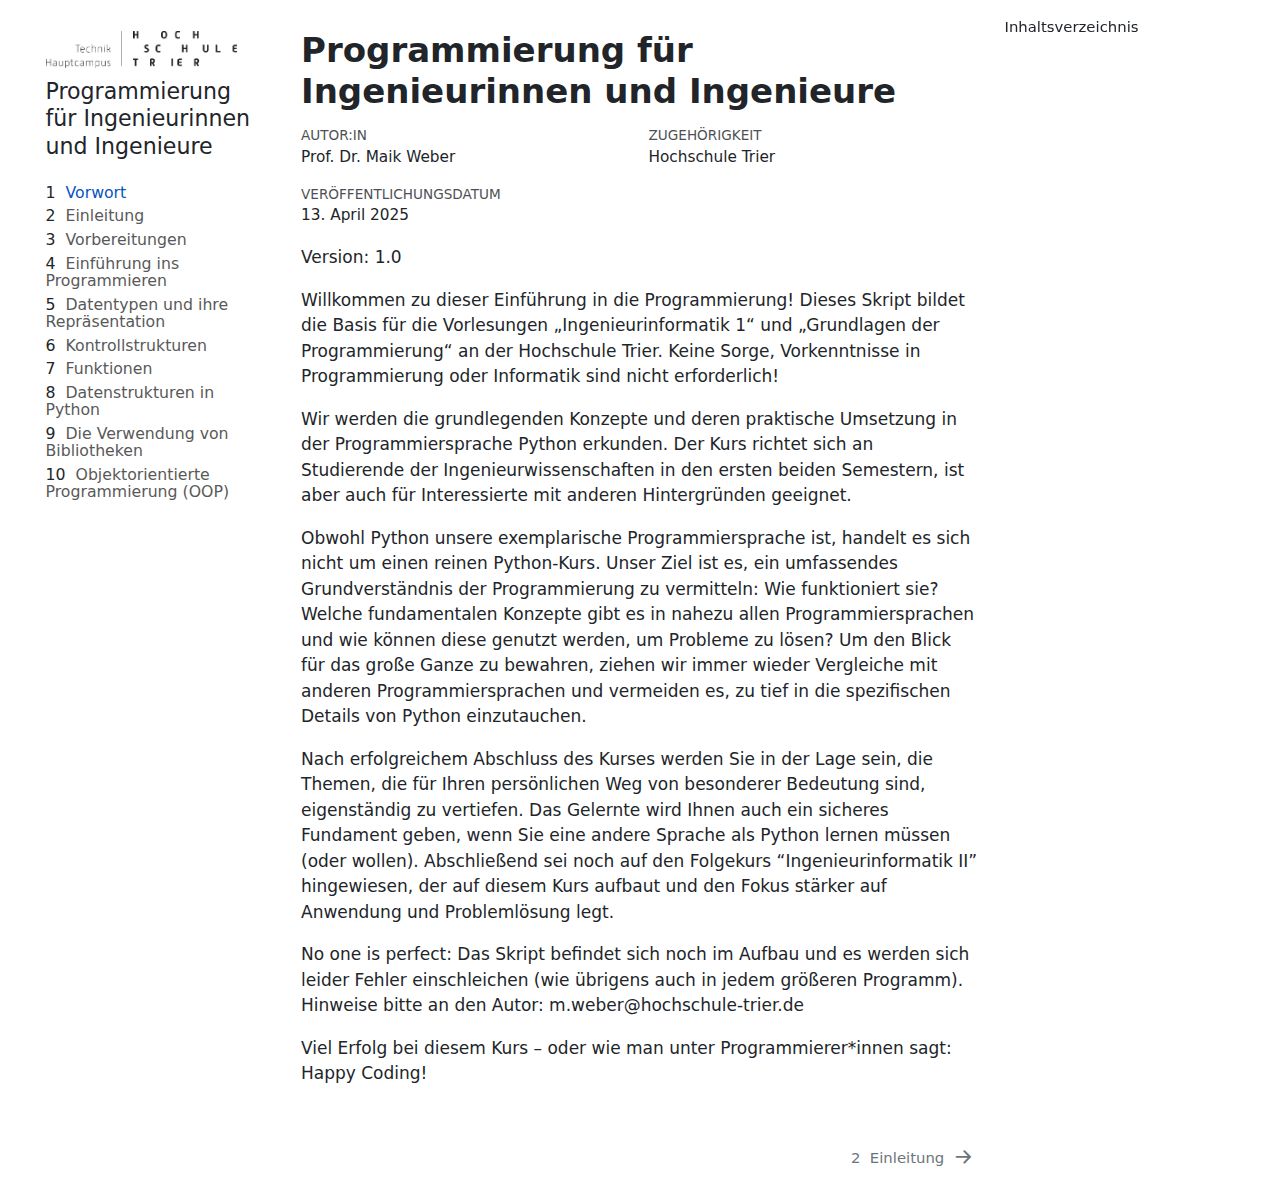
==== docs/index.html @ 34f3b8dd "First commit" ====
<!DOCTYPE html>
<html xmlns="http://www.w3.org/1999/xhtml" lang="de" xml:lang="de"><head>

<meta charset="utf-8">
<meta name="generator" content="quarto-1.6.42">

<meta name="viewport" content="width=device-width, initial-scale=1.0, user-scalable=yes">

<meta name="author" content="Prof.&nbsp;Dr.&nbsp;Maik Weber">

<title>Programmierung für Ingenieurinnen und Ingenieure</title>
<style>
code{white-space: pre-wrap;}
span.smallcaps{font-variant: small-caps;}
div.columns{display: flex; gap: min(4vw, 1.5em);}
div.column{flex: auto; overflow-x: auto;}
div.hanging-indent{margin-left: 1.5em; text-indent: -1.5em;}
ul.task-list{list-style: none;}
ul.task-list li input[type="checkbox"] {
  width: 0.8em;
  margin: 0 0.8em 0.2em -1em; /* quarto-specific, see https://github.com/quarto-dev/quarto-cli/issues/4556 */ 
  vertical-align: middle;
}
</style>


<script src="site_libs/quarto-nav/quarto-nav.js"></script>
<script src="site_libs/quarto-nav/headroom.min.js"></script>
<link href="./notebooks/0-einleitung.html" rel="next">
<script src="site_libs/clipboard/clipboard.min.js"></script>
<script src="site_libs/quarto-html/quarto.js"></script>
<script src="site_libs/quarto-html/popper.min.js"></script>
<script src="site_libs/quarto-html/tippy.umd.min.js"></script>
<script src="site_libs/quarto-html/anchor.min.js"></script>
<link href="site_libs/quarto-html/tippy.css" rel="stylesheet">
<link href="site_libs/quarto-html/quarto-syntax-highlighting-a185852c63625fd9ffbdc57047c9a77e.css" rel="stylesheet" id="quarto-text-highlighting-styles">
<script src="site_libs/bootstrap/bootstrap.min.js"></script>
<link href="site_libs/bootstrap/bootstrap-icons.css" rel="stylesheet">
<link href="site_libs/bootstrap/bootstrap-20d4060cc67bd9191ed65a16e0597eba.min.css" rel="stylesheet" append-hash="true" id="quarto-bootstrap" data-mode="light">
<script id="quarto-search-options" type="application/json">{
  "language": {
    "search-no-results-text": "Keine Treffer",
    "search-matching-documents-text": "Treffer",
    "search-copy-link-title": "Link in die Suche kopieren",
    "search-hide-matches-text": "Zusätzliche Treffer verbergen",
    "search-more-match-text": "weitere Treffer in diesem Dokument",
    "search-more-matches-text": "weitere Treffer in diesem Dokument",
    "search-clear-button-title": "Zurücksetzen",
    "search-text-placeholder": "",
    "search-detached-cancel-button-title": "Abbrechen",
    "search-submit-button-title": "Abschicken",
    "search-label": "Suchen"
  }
}</script>


<link rel="stylesheet" href="style.css">
</head>

<body class="nav-sidebar floating">

<div id="quarto-search-results"></div>
  <header id="quarto-header" class="headroom fixed-top">
  <nav class="quarto-secondary-nav">
    <div class="container-fluid d-flex">
      <button type="button" class="quarto-btn-toggle btn" data-bs-toggle="collapse" role="button" data-bs-target=".quarto-sidebar-collapse-item" aria-controls="quarto-sidebar" aria-expanded="false" aria-label="Seitenleiste umschalten" onclick="if (window.quartoToggleHeadroom) { window.quartoToggleHeadroom(); }">
        <i class="bi bi-layout-text-sidebar-reverse"></i>
      </button>
        <nav class="quarto-page-breadcrumbs" aria-label="breadcrumb"><ol class="breadcrumb"><li class="breadcrumb-item"><a href="./index.html"><span class="chapter-number">1</span>&nbsp; <span class="chapter-title">Vorwort</span></a></li></ol></nav>
        <a class="flex-grow-1" role="navigation" data-bs-toggle="collapse" data-bs-target=".quarto-sidebar-collapse-item" aria-controls="quarto-sidebar" aria-expanded="false" aria-label="Seitenleiste umschalten" onclick="if (window.quartoToggleHeadroom) { window.quartoToggleHeadroom(); }">      
        </a>
    </div>
  </nav>
</header>
<!-- content -->
<div id="quarto-content" class="quarto-container page-columns page-rows-contents page-layout-article">
<!-- sidebar -->
  <nav id="quarto-sidebar" class="sidebar collapse collapse-horizontal quarto-sidebar-collapse-item sidebar-navigation floating overflow-auto">
    <div class="pt-lg-2 mt-2 text-left sidebar-header sidebar-header-stacked">
      <a href="./index.html" class="sidebar-logo-link">
      <img src="./logo.jpg" alt="" class="sidebar-logo py-0 d-lg-inline d-none">
      </a>
    <div class="sidebar-title mb-0 py-0">
      <a href="./">Programmierung für Ingenieurinnen und Ingenieure</a> 
    </div>
      </div>
    <div class="sidebar-menu-container"> 
    <ul class="list-unstyled mt-1">
        <li class="sidebar-item">
  <div class="sidebar-item-container"> 
  <a href="./index.html" class="sidebar-item-text sidebar-link active">
 <span class="menu-text"><span class="chapter-number">1</span>&nbsp; <span class="chapter-title">Vorwort</span></span></a>
  </div>
</li>
        <li class="sidebar-item">
  <div class="sidebar-item-container"> 
  <a href="./notebooks/0-einleitung.html" class="sidebar-item-text sidebar-link">
 <span class="menu-text"><span class="chapter-number">2</span>&nbsp; <span class="chapter-title">Einleitung</span></span></a>
  </div>
</li>
        <li class="sidebar-item">
  <div class="sidebar-item-container"> 
  <a href="./notebooks/1-prep.html" class="sidebar-item-text sidebar-link">
 <span class="menu-text"><span class="chapter-number">3</span>&nbsp; <span class="chapter-title">Vorbereitungen</span></span></a>
  </div>
</li>
        <li class="sidebar-item">
  <div class="sidebar-item-container"> 
  <a href="./notebooks/2-basics.html" class="sidebar-item-text sidebar-link">
 <span class="menu-text"><span class="chapter-number">4</span>&nbsp; <span class="chapter-title">Einführung ins Programmieren</span></span></a>
  </div>
</li>
        <li class="sidebar-item">
  <div class="sidebar-item-container"> 
  <a href="./notebooks/3-datatypes.html" class="sidebar-item-text sidebar-link">
 <span class="menu-text"><span class="chapter-number">5</span>&nbsp; <span class="chapter-title">Datentypen und ihre Repräsentation</span></span></a>
  </div>
</li>
        <li class="sidebar-item">
  <div class="sidebar-item-container"> 
  <a href="./notebooks/4-controls.html" class="sidebar-item-text sidebar-link">
 <span class="menu-text"><span class="chapter-number">6</span>&nbsp; <span class="chapter-title">Kontrollstrukturen</span></span></a>
  </div>
</li>
        <li class="sidebar-item">
  <div class="sidebar-item-container"> 
  <a href="./notebooks/5-functions.html" class="sidebar-item-text sidebar-link">
 <span class="menu-text"><span class="chapter-number">7</span>&nbsp; <span class="chapter-title">Funktionen</span></span></a>
  </div>
</li>
        <li class="sidebar-item">
  <div class="sidebar-item-container"> 
  <a href="./notebooks/6-sequences.html" class="sidebar-item-text sidebar-link">
 <span class="menu-text"><span class="chapter-number">8</span>&nbsp; <span class="chapter-title">Datenstrukturen in Python</span></span></a>
  </div>
</li>
        <li class="sidebar-item">
  <div class="sidebar-item-container"> 
  <a href="./notebooks/7-bibs.html" class="sidebar-item-text sidebar-link">
 <span class="menu-text"><span class="chapter-number">9</span>&nbsp; <span class="chapter-title">Die Verwendung von Bibliotheken</span></span></a>
  </div>
</li>
        <li class="sidebar-item">
  <div class="sidebar-item-container"> 
  <a href="./notebooks/8-oop.html" class="sidebar-item-text sidebar-link">
 <span class="menu-text"><span class="chapter-number">10</span>&nbsp; <span class="chapter-title">Objektorientierte Programmierung (OOP)</span></span></a>
  </div>
</li>
    </ul>
    </div>
</nav>
<div id="quarto-sidebar-glass" class="quarto-sidebar-collapse-item" data-bs-toggle="collapse" data-bs-target=".quarto-sidebar-collapse-item"></div>
<!-- margin-sidebar -->
    <div id="quarto-margin-sidebar" class="sidebar margin-sidebar">
        <nav id="TOC" role="doc-toc" class="toc-active">
    <h2 id="toc-title">Inhaltsverzeichnis</h2>
   
  
</nav>
    </div>
<!-- main -->
<main class="content" id="quarto-document-content">

<header id="title-block-header" class="quarto-title-block default">
<div class="quarto-title">
<h1 class="title">Programmierung für Ingenieurinnen und Ingenieure</h1>
</div>


<div class="quarto-title-meta-author">
  <div class="quarto-title-meta-heading">Autor:in</div>
  <div class="quarto-title-meta-heading">Zugehörigkeit</div>
  
    <div class="quarto-title-meta-contents">
    <p class="author">Prof.&nbsp;Dr.&nbsp;Maik Weber </p>
  </div>
  <div class="quarto-title-meta-contents">
        <p class="affiliation">
            Hochschule Trier
          </p>
      </div>
  </div>

<div class="quarto-title-meta">

      
    <div>
    <div class="quarto-title-meta-heading">Veröffentlichungsdatum</div>
    <div class="quarto-title-meta-contents">
      <p class="date">13. April 2025</p>
    </div>
  </div>
  
    
  </div>
  


</header>


<p>Version: 1.0</p>
<p>Willkommen zu dieser Einführung in die Programmierung! Dieses Skript bildet die Basis für die Vorlesungen „Ingenieurinformatik 1“ und „Grundlagen der Programmierung“ an der Hochschule Trier. Keine Sorge, Vorkenntnisse in Programmierung oder Informatik sind nicht erforderlich!</p>
<p>Wir werden die grundlegenden Konzepte und deren praktische Umsetzung in der Programmiersprache Python erkunden. Der Kurs richtet sich an Studierende der Ingenieurwissenschaften in den ersten beiden Semestern, ist aber auch für Interessierte mit anderen Hintergründen geeignet.</p>
<p>Obwohl Python unsere exemplarische Programmiersprache ist, handelt es sich nicht um einen reinen Python-Kurs. Unser Ziel ist es, ein umfassendes Grundverständnis der Programmierung zu vermitteln: Wie funktioniert sie? Welche fundamentalen Konzepte gibt es in nahezu allen Programmiersprachen und wie können diese genutzt werden, um Probleme zu lösen? Um den Blick für das große Ganze zu bewahren, ziehen wir immer wieder Vergleiche mit anderen Programmiersprachen und vermeiden es, zu tief in die spezifischen Details von Python einzutauchen.</p>
<p>Nach erfolgreichem Abschluss des Kurses werden Sie in der Lage sein, die Themen, die für Ihren persönlichen Weg von besonderer Bedeutung sind, eigenständig zu vertiefen. Das Gelernte wird Ihnen auch ein sicheres Fundament geben, wenn Sie eine andere Sprache als Python lernen müssen (oder wollen). Abschließend sei noch auf den Folgekurs “Ingenieurinformatik II” hingewiesen, der auf diesem Kurs aufbaut und den Fokus stärker auf Anwendung und Problemlösung legt.</p>
<p>No one is perfect: Das Skript befindet sich noch im Aufbau und es werden sich leider Fehler einschleichen (wie übrigens auch in jedem größeren Programm). Hinweise bitte an den Autor: m.weber@hochschule-trier.de</p>
<p>Viel Erfolg bei diesem Kurs – oder wie man unter Programmierer*innen sagt: Happy Coding!</p>



</main> <!-- /main -->
<script id="quarto-html-after-body" type="application/javascript">
window.document.addEventListener("DOMContentLoaded", function (event) {
  const toggleBodyColorMode = (bsSheetEl) => {
    const mode = bsSheetEl.getAttribute("data-mode");
    const bodyEl = window.document.querySelector("body");
    if (mode === "dark") {
      bodyEl.classList.add("quarto-dark");
      bodyEl.classList.remove("quarto-light");
    } else {
      bodyEl.classList.add("quarto-light");
      bodyEl.classList.remove("quarto-dark");
    }
  }
  const toggleBodyColorPrimary = () => {
    const bsSheetEl = window.document.querySelector("link#quarto-bootstrap");
    if (bsSheetEl) {
      toggleBodyColorMode(bsSheetEl);
    }
  }
  toggleBodyColorPrimary();  
  const icon = "";
  const anchorJS = new window.AnchorJS();
  anchorJS.options = {
    placement: 'right',
    icon: icon
  };
  anchorJS.add('.anchored');
  const isCodeAnnotation = (el) => {
    for (const clz of el.classList) {
      if (clz.startsWith('code-annotation-')) {                     
        return true;
      }
    }
    return false;
  }
  const onCopySuccess = function(e) {
    // button target
    const button = e.trigger;
    // don't keep focus
    button.blur();
    // flash "checked"
    button.classList.add('code-copy-button-checked');
    var currentTitle = button.getAttribute("title");
    button.setAttribute("title", "Kopiert");
    let tooltip;
    if (window.bootstrap) {
      button.setAttribute("data-bs-toggle", "tooltip");
      button.setAttribute("data-bs-placement", "left");
      button.setAttribute("data-bs-title", "Kopiert");
      tooltip = new bootstrap.Tooltip(button, 
        { trigger: "manual", 
          customClass: "code-copy-button-tooltip",
          offset: [0, -8]});
      tooltip.show();    
    }
    setTimeout(function() {
      if (tooltip) {
        tooltip.hide();
        button.removeAttribute("data-bs-title");
        button.removeAttribute("data-bs-toggle");
        button.removeAttribute("data-bs-placement");
      }
      button.setAttribute("title", currentTitle);
      button.classList.remove('code-copy-button-checked');
    }, 1000);
    // clear code selection
    e.clearSelection();
  }
  const getTextToCopy = function(trigger) {
      const codeEl = trigger.previousElementSibling.cloneNode(true);
      for (const childEl of codeEl.children) {
        if (isCodeAnnotation(childEl)) {
          childEl.remove();
        }
      }
      return codeEl.innerText;
  }
  const clipboard = new window.ClipboardJS('.code-copy-button:not([data-in-quarto-modal])', {
    text: getTextToCopy
  });
  clipboard.on('success', onCopySuccess);
  if (window.document.getElementById('quarto-embedded-source-code-modal')) {
    const clipboardModal = new window.ClipboardJS('.code-copy-button[data-in-quarto-modal]', {
      text: getTextToCopy,
      container: window.document.getElementById('quarto-embedded-source-code-modal')
    });
    clipboardModal.on('success', onCopySuccess);
  }
    var localhostRegex = new RegExp(/^(?:http|https):\/\/localhost\:?[0-9]*\//);
    var mailtoRegex = new RegExp(/^mailto:/);
      var filterRegex = new RegExp('/' + window.location.host + '/');
    var isInternal = (href) => {
        return filterRegex.test(href) || localhostRegex.test(href) || mailtoRegex.test(href);
    }
    // Inspect non-navigation links and adorn them if external
 	var links = window.document.querySelectorAll('a[href]:not(.nav-link):not(.navbar-brand):not(.toc-action):not(.sidebar-link):not(.sidebar-item-toggle):not(.pagination-link):not(.no-external):not([aria-hidden]):not(.dropdown-item):not(.quarto-navigation-tool):not(.about-link)');
    for (var i=0; i<links.length; i++) {
      const link = links[i];
      if (!isInternal(link.href)) {
        // undo the damage that might have been done by quarto-nav.js in the case of
        // links that we want to consider external
        if (link.dataset.originalHref !== undefined) {
          link.href = link.dataset.originalHref;
        }
      }
    }
  function tippyHover(el, contentFn, onTriggerFn, onUntriggerFn) {
    const config = {
      allowHTML: true,
      maxWidth: 500,
      delay: 100,
      arrow: false,
      appendTo: function(el) {
          return el.parentElement;
      },
      interactive: true,
      interactiveBorder: 10,
      theme: 'quarto',
      placement: 'bottom-start',
    };
    if (contentFn) {
      config.content = contentFn;
    }
    if (onTriggerFn) {
      config.onTrigger = onTriggerFn;
    }
    if (onUntriggerFn) {
      config.onUntrigger = onUntriggerFn;
    }
    window.tippy(el, config); 
  }
  const noterefs = window.document.querySelectorAll('a[role="doc-noteref"]');
  for (var i=0; i<noterefs.length; i++) {
    const ref = noterefs[i];
    tippyHover(ref, function() {
      // use id or data attribute instead here
      let href = ref.getAttribute('data-footnote-href') || ref.getAttribute('href');
      try { href = new URL(href).hash; } catch {}
      const id = href.replace(/^#\/?/, "");
      const note = window.document.getElementById(id);
      if (note) {
        return note.innerHTML;
      } else {
        return "";
      }
    });
  }
  const xrefs = window.document.querySelectorAll('a.quarto-xref');
  const processXRef = (id, note) => {
    // Strip column container classes
    const stripColumnClz = (el) => {
      el.classList.remove("page-full", "page-columns");
      if (el.children) {
        for (const child of el.children) {
          stripColumnClz(child);
        }
      }
    }
    stripColumnClz(note)
    if (id === null || id.startsWith('sec-')) {
      // Special case sections, only their first couple elements
      const container = document.createElement("div");
      if (note.children && note.children.length > 2) {
        container.appendChild(note.children[0].cloneNode(true));
        for (let i = 1; i < note.children.length; i++) {
          const child = note.children[i];
          if (child.tagName === "P" && child.innerText === "") {
            continue;
          } else {
            container.appendChild(child.cloneNode(true));
            break;
          }
        }
        if (window.Quarto?.typesetMath) {
          window.Quarto.typesetMath(container);
        }
        return container.innerHTML
      } else {
        if (window.Quarto?.typesetMath) {
          window.Quarto.typesetMath(note);
        }
        return note.innerHTML;
      }
    } else {
      // Remove any anchor links if they are present
      const anchorLink = note.querySelector('a.anchorjs-link');
      if (anchorLink) {
        anchorLink.remove();
      }
      if (window.Quarto?.typesetMath) {
        window.Quarto.typesetMath(note);
      }
      if (note.classList.contains("callout")) {
        return note.outerHTML;
      } else {
        return note.innerHTML;
      }
    }
  }
  for (var i=0; i<xrefs.length; i++) {
    const xref = xrefs[i];
    tippyHover(xref, undefined, function(instance) {
      instance.disable();
      let url = xref.getAttribute('href');
      let hash = undefined; 
      if (url.startsWith('#')) {
        hash = url;
      } else {
        try { hash = new URL(url).hash; } catch {}
      }
      if (hash) {
        const id = hash.replace(/^#\/?/, "");
        const note = window.document.getElementById(id);
        if (note !== null) {
          try {
            const html = processXRef(id, note.cloneNode(true));
            instance.setContent(html);
          } finally {
            instance.enable();
            instance.show();
          }
        } else {
          // See if we can fetch this
          fetch(url.split('#')[0])
          .then(res => res.text())
          .then(html => {
            const parser = new DOMParser();
            const htmlDoc = parser.parseFromString(html, "text/html");
            const note = htmlDoc.getElementById(id);
            if (note !== null) {
              const html = processXRef(id, note);
              instance.setContent(html);
            } 
          }).finally(() => {
            instance.enable();
            instance.show();
          });
        }
      } else {
        // See if we can fetch a full url (with no hash to target)
        // This is a special case and we should probably do some content thinning / targeting
        fetch(url)
        .then(res => res.text())
        .then(html => {
          const parser = new DOMParser();
          const htmlDoc = parser.parseFromString(html, "text/html");
          const note = htmlDoc.querySelector('main.content');
          if (note !== null) {
            // This should only happen for chapter cross references
            // (since there is no id in the URL)
            // remove the first header
            if (note.children.length > 0 && note.children[0].tagName === "HEADER") {
              note.children[0].remove();
            }
            const html = processXRef(null, note);
            instance.setContent(html);
          } 
        }).finally(() => {
          instance.enable();
          instance.show();
        });
      }
    }, function(instance) {
    });
  }
      let selectedAnnoteEl;
      const selectorForAnnotation = ( cell, annotation) => {
        let cellAttr = 'data-code-cell="' + cell + '"';
        let lineAttr = 'data-code-annotation="' +  annotation + '"';
        const selector = 'span[' + cellAttr + '][' + lineAttr + ']';
        return selector;
      }
      const selectCodeLines = (annoteEl) => {
        const doc = window.document;
        const targetCell = annoteEl.getAttribute("data-target-cell");
        const targetAnnotation = annoteEl.getAttribute("data-target-annotation");
        const annoteSpan = window.document.querySelector(selectorForAnnotation(targetCell, targetAnnotation));
        const lines = annoteSpan.getAttribute("data-code-lines").split(",");
        const lineIds = lines.map((line) => {
          return targetCell + "-" + line;
        })
        let top = null;
        let height = null;
        let parent = null;
        if (lineIds.length > 0) {
            //compute the position of the single el (top and bottom and make a div)
            const el = window.document.getElementById(lineIds[0]);
            top = el.offsetTop;
            height = el.offsetHeight;
            parent = el.parentElement.parentElement;
          if (lineIds.length > 1) {
            const lastEl = window.document.getElementById(lineIds[lineIds.length - 1]);
            const bottom = lastEl.offsetTop + lastEl.offsetHeight;
            height = bottom - top;
          }
          if (top !== null && height !== null && parent !== null) {
            // cook up a div (if necessary) and position it 
            let div = window.document.getElementById("code-annotation-line-highlight");
            if (div === null) {
              div = window.document.createElement("div");
              div.setAttribute("id", "code-annotation-line-highlight");
              div.style.position = 'absolute';
              parent.appendChild(div);
            }
            div.style.top = top - 2 + "px";
            div.style.height = height + 4 + "px";
            div.style.left = 0;
            let gutterDiv = window.document.getElementById("code-annotation-line-highlight-gutter");
            if (gutterDiv === null) {
              gutterDiv = window.document.createElement("div");
              gutterDiv.setAttribute("id", "code-annotation-line-highlight-gutter");
              gutterDiv.style.position = 'absolute';
              const codeCell = window.document.getElementById(targetCell);
              const gutter = codeCell.querySelector('.code-annotation-gutter');
              gutter.appendChild(gutterDiv);
            }
            gutterDiv.style.top = top - 2 + "px";
            gutterDiv.style.height = height + 4 + "px";
          }
          selectedAnnoteEl = annoteEl;
        }
      };
      const unselectCodeLines = () => {
        const elementsIds = ["code-annotation-line-highlight", "code-annotation-line-highlight-gutter"];
        elementsIds.forEach((elId) => {
          const div = window.document.getElementById(elId);
          if (div) {
            div.remove();
          }
        });
        selectedAnnoteEl = undefined;
      };
        // Handle positioning of the toggle
    window.addEventListener(
      "resize",
      throttle(() => {
        elRect = undefined;
        if (selectedAnnoteEl) {
          selectCodeLines(selectedAnnoteEl);
        }
      }, 10)
    );
    function throttle(fn, ms) {
    let throttle = false;
    let timer;
      return (...args) => {
        if(!throttle) { // first call gets through
            fn.apply(this, args);
            throttle = true;
        } else { // all the others get throttled
            if(timer) clearTimeout(timer); // cancel #2
            timer = setTimeout(() => {
              fn.apply(this, args);
              timer = throttle = false;
            }, ms);
        }
      };
    }
      // Attach click handler to the DT
      const annoteDls = window.document.querySelectorAll('dt[data-target-cell]');
      for (const annoteDlNode of annoteDls) {
        annoteDlNode.addEventListener('click', (event) => {
          const clickedEl = event.target;
          if (clickedEl !== selectedAnnoteEl) {
            unselectCodeLines();
            const activeEl = window.document.querySelector('dt[data-target-cell].code-annotation-active');
            if (activeEl) {
              activeEl.classList.remove('code-annotation-active');
            }
            selectCodeLines(clickedEl);
            clickedEl.classList.add('code-annotation-active');
          } else {
            // Unselect the line
            unselectCodeLines();
            clickedEl.classList.remove('code-annotation-active');
          }
        });
      }
  const findCites = (el) => {
    const parentEl = el.parentElement;
    if (parentEl) {
      const cites = parentEl.dataset.cites;
      if (cites) {
        return {
          el,
          cites: cites.split(' ')
        };
      } else {
        return findCites(el.parentElement)
      }
    } else {
      return undefined;
    }
  };
  var bibliorefs = window.document.querySelectorAll('a[role="doc-biblioref"]');
  for (var i=0; i<bibliorefs.length; i++) {
    const ref = bibliorefs[i];
    const citeInfo = findCites(ref);
    if (citeInfo) {
      tippyHover(citeInfo.el, function() {
        var popup = window.document.createElement('div');
        citeInfo.cites.forEach(function(cite) {
          var citeDiv = window.document.createElement('div');
          citeDiv.classList.add('hanging-indent');
          citeDiv.classList.add('csl-entry');
          var biblioDiv = window.document.getElementById('ref-' + cite);
          if (biblioDiv) {
            citeDiv.innerHTML = biblioDiv.innerHTML;
          }
          popup.appendChild(citeDiv);
        });
        return popup.innerHTML;
      });
    }
  }
});
</script>
<nav class="page-navigation">
  <div class="nav-page nav-page-previous">
  </div>
  <div class="nav-page nav-page-next">
      <a href="./notebooks/0-einleitung.html" class="pagination-link" aria-label="Einleitung">
        <span class="nav-page-text"><span class="chapter-number">2</span>&nbsp; <span class="chapter-title">Einleitung</span></span> <i class="bi bi-arrow-right-short"></i>
      </a>
  </div>
</nav>
</div> <!-- /content -->




</body></html>
---- docs/site_libs/quarto-html/tippy.css ----
.tippy-box[data-animation=fade][data-state=hidden]{opacity:0}[data-tippy-root]{max-width:calc(100vw - 10px)}.tippy-box{position:relative;background-color:#333;color:#fff;border-radius:4px;font-size:14px;line-height:1.4;white-space:normal;outline:0;transition-property:transform,visibility,opacity}.tippy-box[data-placement^=top]>.tippy-arrow{bottom:0}.tippy-box[data-placement^=top]>.tippy-arrow:before{bottom:-7px;left:0;border-width:8px 8px 0;border-top-color:initial;transform-origin:center top}.tippy-box[data-placement^=bottom]>.tippy-arrow{top:0}.tippy-box[data-placement^=bottom]>.tippy-arrow:before{top:-7px;left:0;border-width:0 8px 8px;border-bottom-color:initial;transform-origin:center bottom}.tippy-box[data-placement^=left]>.tippy-arrow{right:0}.tippy-box[data-placement^=left]>.tippy-arrow:before{border-width:8px 0 8px 8px;border-left-color:initial;right:-7px;transform-origin:center left}.tippy-box[data-placement^=right]>.tippy-arrow{left:0}.tippy-box[data-placement^=right]>.tippy-arrow:before{left:-7px;border-width:8px 8px 8px 0;border-right-color:initial;transform-origin:center right}.tippy-box[data-inertia][data-state=visible]{transition-timing-function:cubic-bezier(.54,1.5,.38,1.11)}.tippy-arrow{width:16px;height:16px;color:#333}.tippy-arrow:before{content:"";position:absolute;border-color:transparent;border-style:solid}.tippy-content{position:relative;padding:5px 9px;z-index:1}
---- docs/site_libs/quarto-html/quarto-syntax-highlighting-a185852c63625fd9ffbdc57047c9a77e.css ----
/* quarto syntax highlight colors */
:root {
  --quarto-hl-al-color: #ff0000;
  --quarto-hl-an-color: #60a0b0;
  --quarto-hl-at-color: #7d9029;
  --quarto-hl-bn-color: #40a070;
  --quarto-hl-bu-color: #008000;
  --quarto-hl-ch-color: #4070a0;
  --quarto-hl-co-color: #60a0b0;
  --quarto-hl-cv-color: #60a0b0;
  --quarto-hl-cn-color: #880000;
  --quarto-hl-cf-color: #007020;
  --quarto-hl-dt-color: #902000;
  --quarto-hl-dv-color: #40a070;
  --quarto-hl-do-color: #ba2121;
  --quarto-hl-er-color: #ff0000;
  --quarto-hl-ex-color: inherit;
  --quarto-hl-fl-color: #40a070;
  --quarto-hl-fu-color: #06287e;
  --quarto-hl-im-color: #008000;
  --quarto-hl-in-color: #60a0b0;
  --quarto-hl-kw-color: #007020;
  --quarto-hl-op-color: #666666;
  --quarto-hl-ot-color: #007020;
  --quarto-hl-pp-color: #bc7a00;
  --quarto-hl-sc-color: #4070a0;
  --quarto-hl-ss-color: #bb6688;
  --quarto-hl-st-color: #4070a0;
  --quarto-hl-va-color: #19177c;
  --quarto-hl-vs-color: #4070a0;
  --quarto-hl-wa-color: #60a0b0;
}

/* other quarto variables */
:root {
  --quarto-font-monospace: SFMono-Regular, Menlo, Monaco, Consolas, "Liberation Mono", "Courier New", monospace;
}

code span.al {
  color: #ff0000;
  font-weight: bold;
  font-style: inherit;
}

code span.an {
  color: #60a0b0;
  font-weight: bold;
  font-style: italic;
}

code span.at {
  color: #7d9029;
  font-style: inherit;
}

code span.bn {
  color: #40a070;
  font-style: inherit;
}

code span.bu {
  color: #008000;
  font-style: inherit;
}

code span.ch {
  color: #4070a0;
  font-style: inherit;
}

code span.co {
  color: #60a0b0;
  font-style: italic;
}

code span.cv {
  color: #60a0b0;
  font-weight: bold;
  font-style: italic;
}

code span.cn {
  color: #880000;
  font-style: inherit;
}

code span.cf {
  color: #007020;
  font-weight: bold;
  font-style: inherit;
}

code span.dt {
  color: #902000;
  font-style: inherit;
}

code span.dv {
  color: #40a070;
  font-style: inherit;
}

code span.do {
  color: #ba2121;
  font-style: italic;
}

code span.er {
  color: #ff0000;
  font-weight: bold;
  font-style: inherit;
}

code span.ex {
  font-style: inherit;
}

code span.fl {
  color: #40a070;
  font-style: inherit;
}

code span.fu {
  color: #06287e;
  font-style: inherit;
}

code span.im {
  color: #008000;
  font-weight: bold;
  font-style: inherit;
}

code span.in {
  color: #60a0b0;
  font-weight: bold;
  font-style: italic;
}

code span.kw {
  color: #007020;
  font-weight: bold;
  font-style: inherit;
}

code span.op {
  color: #666666;
  font-style: inherit;
}

code span.ot {
  color: #007020;
  font-style: inherit;
}

code span.pp {
  color: #bc7a00;
  font-style: inherit;
}

code span.sc {
  color: #4070a0;
  font-style: inherit;
}

code span.ss {
  color: #bb6688;
  font-style: inherit;
}

code span.st {
  color: #4070a0;
  font-style: inherit;
}

code span.va {
  color: #19177c;
  font-style: inherit;
}

code span.vs {
  color: #4070a0;
  font-style: inherit;
}

code span.wa {
  color: #60a0b0;
  font-weight: bold;
  font-style: italic;
}

.prevent-inlining {
  content: "</";
}

/*# sourceMappingURL=b00c871f32b87a8704824095bf9a864f.css.map */
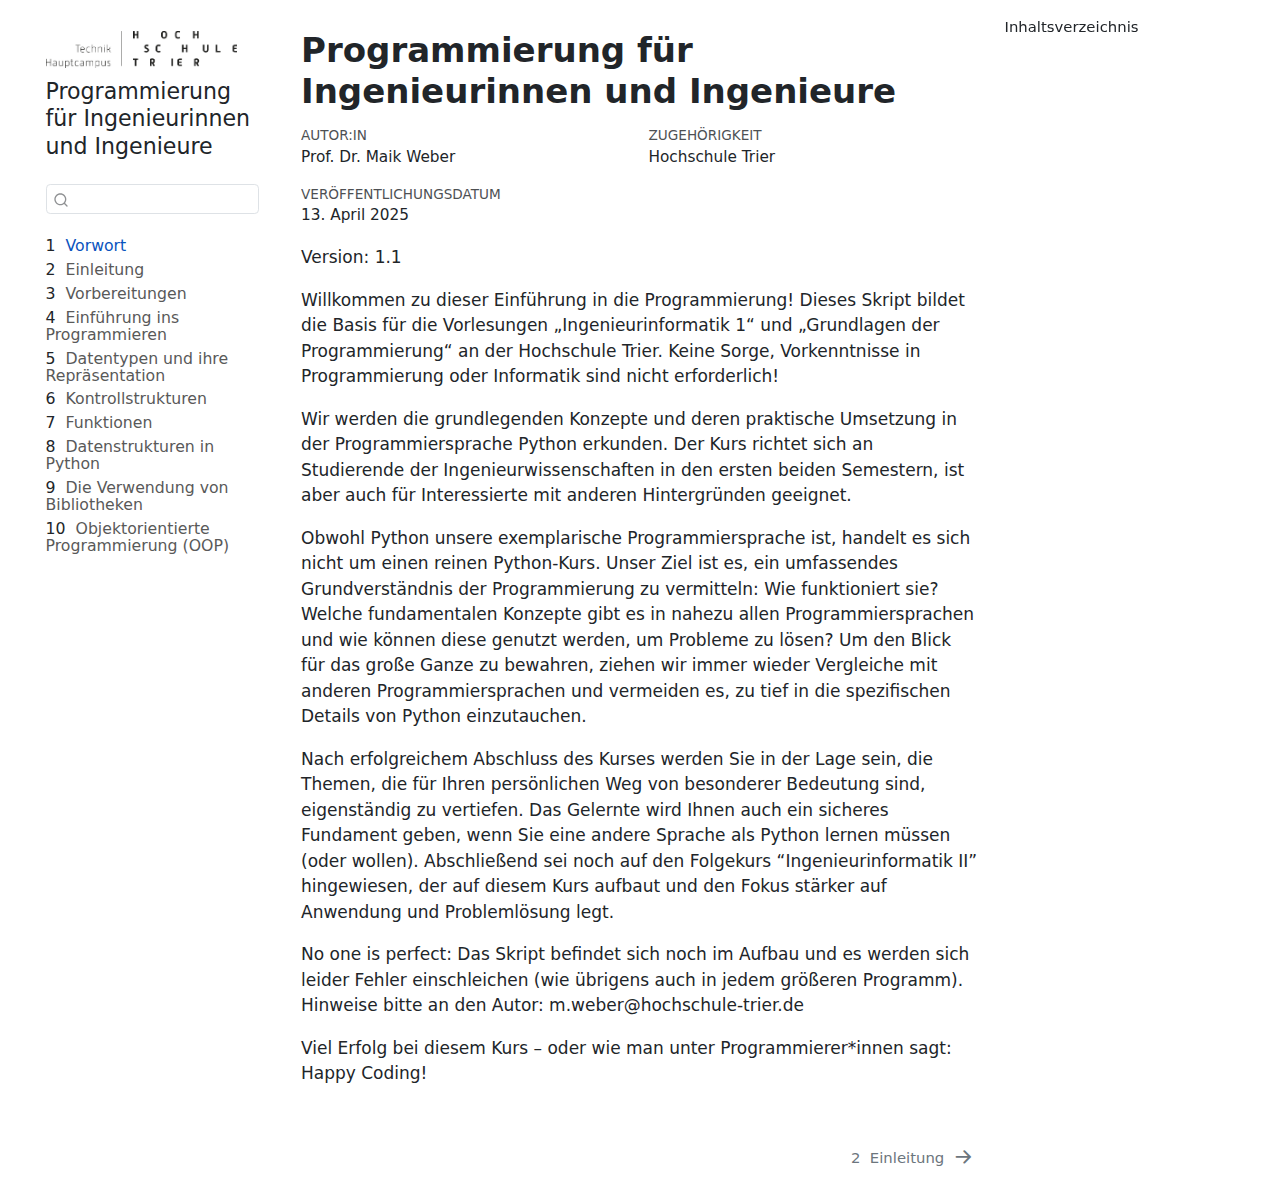
==== commit ad7f34dc: "Publish v1.1" ====
--- a/docs/index.html
+++ b/docs/index.html
@@ -26,8 +26,12 @@
 
 <script src="site_libs/quarto-nav/quarto-nav.js"></script>
 <script src="site_libs/quarto-nav/headroom.min.js"></script>
+<script src="site_libs/clipboard/clipboard.min.js"></script>
+<script src="site_libs/quarto-search/autocomplete.umd.js"></script>
+<script src="site_libs/quarto-search/fuse.min.js"></script>
+<script src="site_libs/quarto-search/quarto-search.js"></script>
+<meta name="quarto:offset" content="./">
 <link href="./notebooks/0-einleitung.html" rel="next">
-<script src="site_libs/clipboard/clipboard.min.js"></script>
 <script src="site_libs/quarto-html/quarto.js"></script>
 <script src="site_libs/quarto-html/popper.min.js"></script>
 <script src="site_libs/quarto-html/tippy.umd.min.js"></script>
@@ -38,6 +42,18 @@
 <link href="site_libs/bootstrap/bootstrap-icons.css" rel="stylesheet">
 <link href="site_libs/bootstrap/bootstrap-20d4060cc67bd9191ed65a16e0597eba.min.css" rel="stylesheet" append-hash="true" id="quarto-bootstrap" data-mode="light">
 <script id="quarto-search-options" type="application/json">{
+  "location": "sidebar",
+  "copy-button": false,
+  "collapse-after": 3,
+  "panel-placement": "start",
+  "type": "textbox",
+  "limit": 50,
+  "keyboard-shortcut": [
+    "f",
+    "/",
+    "s"
+  ],
+  "show-item-context": false,
   "language": {
     "search-no-results-text": "Keine Treffer",
     "search-matching-documents-text": "Treffer",
@@ -69,6 +85,9 @@
         <nav class="quarto-page-breadcrumbs" aria-label="breadcrumb"><ol class="breadcrumb"><li class="breadcrumb-item"><a href="./index.html"><span class="chapter-number">1</span>&nbsp; <span class="chapter-title">Vorwort</span></a></li></ol></nav>
         <a class="flex-grow-1" role="navigation" data-bs-toggle="collapse" data-bs-target=".quarto-sidebar-collapse-item" aria-controls="quarto-sidebar" aria-expanded="false" aria-label="Seitenleiste umschalten" onclick="if (window.quartoToggleHeadroom) { window.quartoToggleHeadroom(); }">      
         </a>
+      <button type="button" class="btn quarto-search-button" aria-label="Suchen" onclick="window.quartoOpenSearch();">
+        <i class="bi bi-search"></i>
+      </button>
     </div>
   </nav>
 </header>
@@ -84,6 +103,11 @@
       <a href="./">Programmierung für Ingenieurinnen und Ingenieure</a> 
     </div>
       </div>
+        <div class="mt-2 flex-shrink-0 align-items-center">
+        <div class="sidebar-search">
+        <div id="quarto-search" class="" title="Suchen"></div>
+        </div>
+        </div>
     <div class="sidebar-menu-container"> 
     <ul class="list-unstyled mt-1">
         <li class="sidebar-item">
@@ -199,7 +223,7 @@
 </header>
 
 
-<p>Version: 1.0</p>
+<p>Version: 1.1</p>
 <p>Willkommen zu dieser Einführung in die Programmierung! Dieses Skript bildet die Basis für die Vorlesungen „Ingenieurinformatik 1“ und „Grundlagen der Programmierung“ an der Hochschule Trier. Keine Sorge, Vorkenntnisse in Programmierung oder Informatik sind nicht erforderlich!</p>
 <p>Wir werden die grundlegenden Konzepte und deren praktische Umsetzung in der Programmiersprache Python erkunden. Der Kurs richtet sich an Studierende der Ingenieurwissenschaften in den ersten beiden Semestern, ist aber auch für Interessierte mit anderen Hintergründen geeignet.</p>
 <p>Obwohl Python unsere exemplarische Programmiersprache ist, handelt es sich nicht um einen reinen Python-Kurs. Unser Ziel ist es, ein umfassendes Grundverständnis der Programmierung zu vermitteln: Wie funktioniert sie? Welche fundamentalen Konzepte gibt es in nahezu allen Programmiersprachen und wie können diese genutzt werden, um Probleme zu lösen? Um den Blick für das große Ganze zu bewahren, ziehen wir immer wieder Vergleiche mit anderen Programmiersprachen und vermeiden es, zu tief in die spezifischen Details von Python einzutauchen.</p>
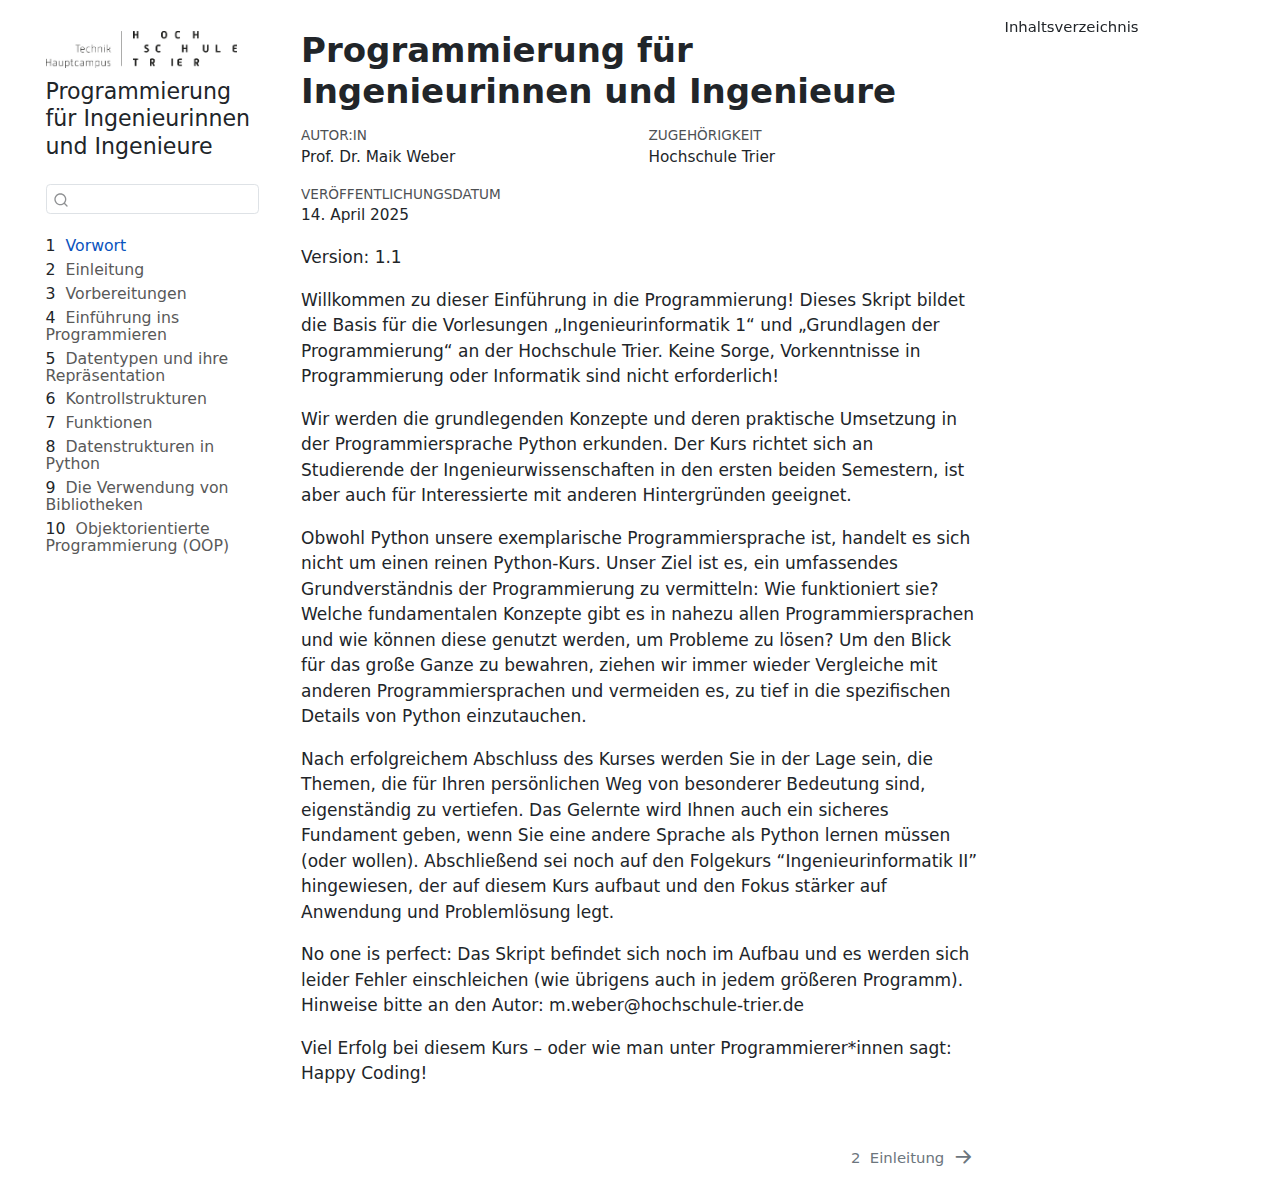
==== commit de1ff89e: "completes chapter on bibs" ====
--- a/docs/index.html
+++ b/docs/index.html
@@ -211,7 +211,7 @@
     <div>
     <div class="quarto-title-meta-heading">Veröffentlichungsdatum</div>
     <div class="quarto-title-meta-contents">
-      <p class="date">13. April 2025</p>
+      <p class="date">14. April 2025</p>
     </div>
   </div>
   
